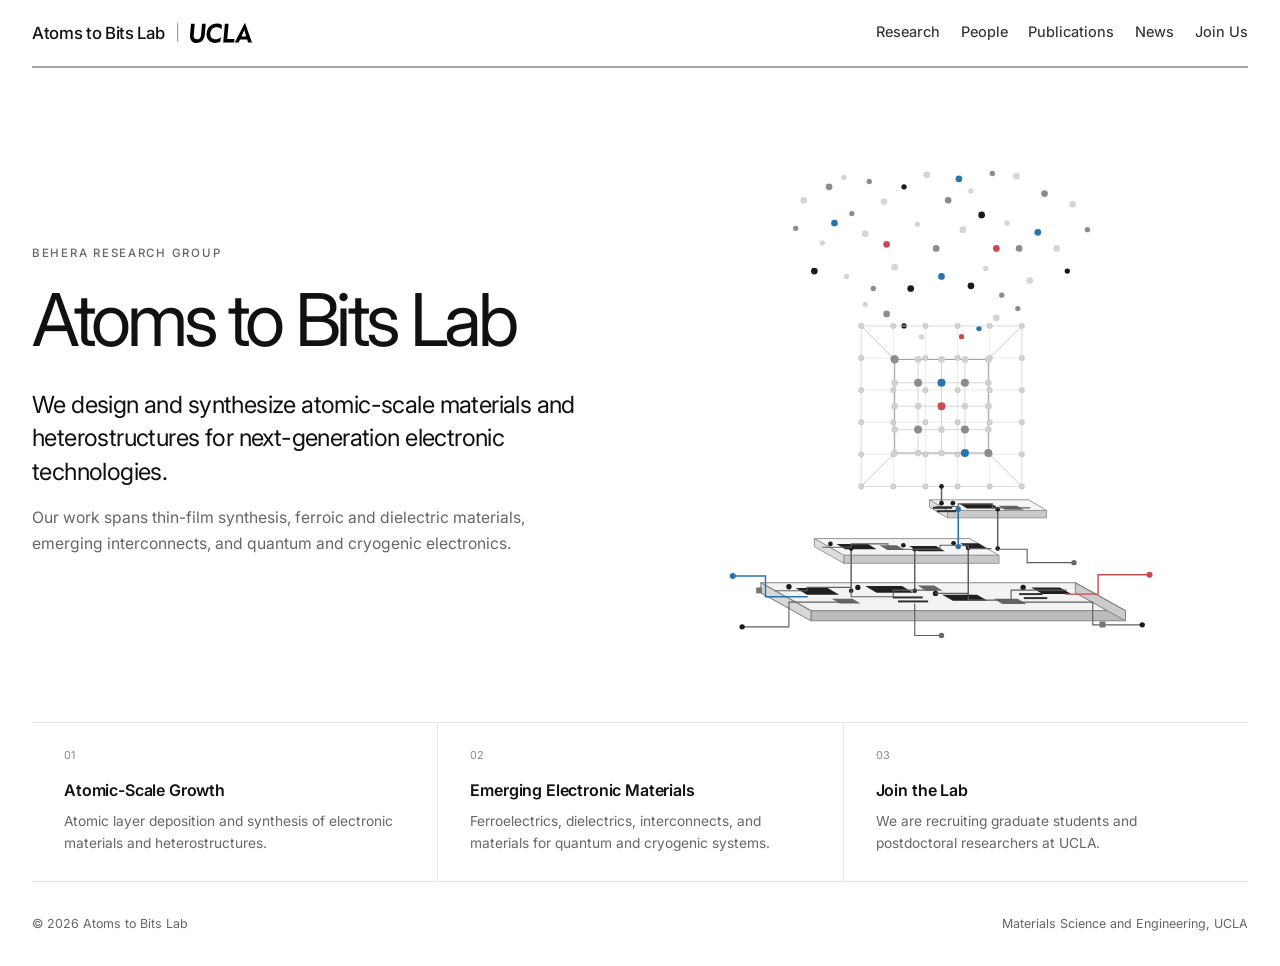
==== index.html @ a66dde0c "Polish shared hierarchy and responsive layout" ====
<!doctype html>
<html lang="en">
<head>
  <meta charset="utf-8">
  <meta name="viewport" content="width=device-width, initial-scale=1">
  <title>Atoms to Bits Lab | UCLA</title>
  <meta name="description" content="The Behera Research Group at UCLA designs and synthesizes atomic-scale materials and heterostructures for next-generation electronic technologies.">
  <meta property="og:title" content="Atoms to Bits Lab | UCLA">
  <meta property="og:description" content="Atomic-scale materials and heterostructures for next-generation electronic technologies.">
  <meta property="og:type" content="website"><meta property="og:site_name" content="Atoms to Bits Lab | UCLA">
  <link rel="preconnect" href="https://fonts.googleapis.com"><link rel="preconnect" href="https://fonts.gstatic.com" crossorigin>
  <link href="https://fonts.googleapis.com/css2?family=Inter:wght@400;500;600&display=swap" rel="stylesheet"><link rel="stylesheet" href="assets/style.css?v=20261108-6"><link rel="icon" href="assets/favicon.svg" type="image/svg+xml">
</head>
<body>
  <a class="skip-link" href="#main-content">Skip to content</a>
  <div class="site-shell">
    <header class="topbar">
      <a class="brand" href="index.html" aria-label="Atoms to Bits Lab home"><span class="brand-name">Atoms to Bits Lab</span><span class="brand-divider" aria-hidden="true">|</span><img class="ucla-logo" src="assets/logo_UCLA_black.svg" alt="UCLA" width="63" height="21"></a>
      <nav class="nav" aria-label="Primary navigation"><a href="research.html">Research</a><a href="people.html">People</a><a href="publications.html">Publications</a><a href="news.html">News</a><a href="join.html">Join Us</a></nav>
    </header>
    <main id="main-content">
      <section class="hero" aria-labelledby="home-heading">
        <div class="hero-copy"><p class="eyebrow">Behera Research Group</p><h1 id="home-heading">Atoms to Bits Lab</h1><p class="hero-lead">We design and synthesize atomic-scale materials and heterostructures for next-generation electronic technologies.</p><p class="hero-support">Our work spans thin-film synthesis, ferroic and dielectric materials, emerging interconnects, and quantum and cryogenic electronics.</p></div>
        <figure class="hero-visual"><img src="assets/lattice.svg?v=20261108-2" alt="" width="680" height="760"></figure>
      </section>
      <section class="home-links" aria-label="Explore the lab">
        <a class="home-link" href="research.html"><span class="home-link-index" aria-hidden="true">01</span><h2>Atomic-Scale Growth</h2><p>Atomic layer deposition and synthesis of electronic materials and heterostructures.</p></a>
        <a class="home-link" href="research.html"><span class="home-link-index" aria-hidden="true">02</span><h2>Emerging Electronic Materials</h2><p>Ferroelectrics, dielectrics, interconnects, and materials for quantum and cryogenic systems.</p></a>
        <a class="home-link" href="join.html"><span class="home-link-index" aria-hidden="true">03</span><h2>Join the Lab</h2><p>We are recruiting graduate students and postdoctoral researchers at UCLA.</p></a>
      </section>
    </main>
    <footer class="site-footer"><p>© 2026 Atoms to Bits Lab</p><p>Materials Science and Engineering, UCLA</p></footer>
  </div>
</body>
</html>
---- assets/style.css ----
:root {
  --background: #ffffff;
  --text: #111111;
  --muted: #666666;
  --faint: #8a8a8a;
  --line-light: #e5e5e5;
  --line-medium: #c8c8c8;
  --line-strong: #a6a6a6;
  --surface: #f7f7f7;
  --blue: #2774ae;
  --red: #c94c4c;
  --max-width: 1280px;
}

* {
  box-sizing: border-box;
}

html {
  min-width: 320px;
}

body {
  margin: 0;
  background: var(--background);
  color: var(--text);
  font-family: "Inter", Arial, sans-serif;
  font-size: 1rem;
  line-height: 1.6;
  -webkit-font-smoothing: antialiased;
}

img,
svg {
  display: block;
  max-width: 100%;
}

a {
  color: inherit;
  text-decoration-thickness: 1px;
  text-underline-offset: 0.2em;
}

a:hover {
  color: var(--blue);
}

:focus-visible {
  outline: 3px solid rgba(39, 116, 174, 0.45);
  outline-offset: 4px;
}

.skip-link {
  position: fixed;
  top: 0.75rem;
  left: 0.75rem;
  z-index: 20;
  padding: 0.65rem 0.9rem;
  background: var(--text);
  color: #ffffff;
  transform: translateY(-160%);
}

.skip-link:focus {
  color: #ffffff;
  transform: translateY(0);
}

.site-shell {
  width: min(calc(100% - 4rem), var(--max-width));
  margin: 0 auto;
}

.topbar {
  min-height: 4.25rem;
  display: flex;
  align-items: center;
  justify-content: space-between;
  gap: 2.5rem;
  border-bottom: 2px solid var(--line-strong);
}

.brand {
  display: inline-flex;
  align-items: center;
  gap: 0.65rem;
  flex: 0 0 auto;
  text-decoration: none;
  white-space: nowrap;
}

.brand:hover {
  color: var(--text);
}

.brand-name {
  font-size: 1.05rem;
  font-weight: 500;
  letter-spacing: -0.02em;
}

.brand-divider {
  color: #a0a0a0;
}

.ucla-logo {
  width: 3.9rem;
  height: auto;
}

.nav {
  display: flex;
  align-items: center;
  justify-content: flex-end;
  gap: 1.3rem;
  font-size: 0.91rem;
  white-space: nowrap;
}

.nav a {
  position: relative;
  padding: 1.3rem 0;
  color: #303030;
  font-weight: 450;
  text-decoration: none;
}

.nav a::after {
  position: absolute;
  right: 0;
  bottom: -2px;
  left: 0;
  height: 2px;
  background: var(--blue);
  content: "";
  opacity: 0;
}

.nav a:hover,
.nav a[aria-current="page"] {
  color: var(--text);
}

.nav a[aria-current="page"]::after {
  opacity: 1;
}

main {
  min-height: calc(100vh - 9.5rem);
}

.hero {
  display: grid;
  grid-template-columns: minmax(0, 0.95fr) minmax(25rem, 1.05fr);
  gap: 3rem;
  align-items: center;
  padding: 3.8rem 0 3.2rem;
}

.hero-copy {
  max-width: 40rem;
}

.eyebrow {
  margin: 0 0 1.4rem;
  color: var(--muted);
  font-size: 0.72rem;
  font-weight: 500;
  letter-spacing: 0.15em;
  text-transform: uppercase;
}

h1,
h2,
h3,
p {
  margin-top: 0;
}

h1 {
  margin-bottom: 0;
  font-size: 4.55rem;
  font-weight: 400;
  letter-spacing: -0.06em;
  line-height: 0.98;
}

.hero-lead {
  max-width: 39rem;
  margin: 2rem 0 0;
  font-size: 1.48rem;
  letter-spacing: -0.025em;
  line-height: 1.42;
}

.hero-support {
  max-width: 36rem;
  margin: 1.05rem 0 0;
  color: var(--muted);
  font-size: 0.98rem;
}

.hero-visual {
  min-width: 0;
  display: grid;
  place-items: center;
}

.hero-visual img {
  width: min(100%, 28.5rem);
  height: auto;
  object-fit: contain;
}

.home-links {
  display: grid;
  grid-template-columns: repeat(3, minmax(0, 1fr));
  border-top: 1px solid var(--line-light);
  border-bottom: 1px solid var(--line-light);
}

.home-link {
  min-width: 0;
  padding: 1.5rem 2rem 1.7rem;
  text-decoration: none;
}

.home-link + .home-link {
  border-left: 1px solid var(--line-light);
}

.home-link:hover {
  color: var(--text);
  background: var(--surface);
}

.home-link-index {
  display: block;
  margin-bottom: 0.9rem;
  color: var(--faint);
  font-size: 0.68rem;
}

.home-link h2 {
  margin-bottom: 0.45rem;
  font-size: 1rem;
  font-weight: 600;
  letter-spacing: -0.01em;
}

.home-link p {
  max-width: 21rem;
  margin-bottom: 0;
  color: var(--muted);
  font-size: 0.86rem;
  line-height: 1.55;
}

.page-header {
  display: grid;
  grid-template-columns: minmax(11rem, 0.32fr) minmax(0, 0.68fr);
  gap: 2.25rem;
  padding: 2.7rem 0 2.4rem;
  border-bottom: 1.5px solid var(--line-medium);
}

.page-header h1 {
  font-size: 3.75rem;
}

.page-intro {
  max-width: 44rem;
  margin: 0;
  align-self: end;
  color: var(--muted);
  font-size: 1.12rem;
  line-height: 1.65;
}

.page-intro a {
  color: var(--text);
  font-weight: 500;
}

.content-section {
  padding: 3rem 0;
  border-bottom: 1.5px solid var(--line-medium);
}

.section-heading {
  margin-bottom: 1.5rem;
  font-size: 1.35rem;
  font-weight: 550;
  letter-spacing: -0.025em;
}

.research-grid {
  display: grid;
  grid-template-columns: repeat(2, minmax(0, 1fr));
  gap: 0;
  border-top: 1px solid var(--line-light);
  border-left: 1px solid var(--line-light);
}

.research-direction {
  min-height: 13.5rem;
  padding: 1.9rem;
  border-right: 1px solid var(--line-light);
  border-bottom: 1px solid var(--line-light);
}

.direction-number {
  display: block;
  margin-bottom: 1rem;
  color: var(--faint);
  font-size: 0.72rem;
}

.research-direction:nth-child(1) .direction-number,
.research-direction:nth-child(4) .direction-number {
  color: var(--blue);
}

.research-direction h2 {
  max-width: 24rem;
  margin-bottom: 0.8rem;
  font-size: 1.45rem;
  font-weight: 500;
  letter-spacing: -0.03em;
  line-height: 1.25;
}

.research-direction p {
  max-width: 31rem;
  margin-bottom: 0;
  color: var(--muted);
}

.people-root,
.publications-root,
.news-root {
  min-height: 12rem;
}

.loading,
.data-error,
.empty-state {
  margin: 0;
  padding: 2rem;
  background: var(--surface);
  color: var(--muted);
}

.person-section {
  padding: 3rem 0;
  border-bottom: 1.5px solid var(--line-medium);
}

.person-section:last-child {
  border-bottom: 0;
}

.pi-layout {
  display: grid;
  grid-template-columns: minmax(13rem, 18rem) minmax(0, 1fr);
  gap: 3.25rem;
}

.pi-layout.no-image {
  grid-template-columns: minmax(0, 42rem);
}

.person-image-frame {
  position: relative;
  margin: 0;
  aspect-ratio: 4 / 5;
  overflow: hidden;
}

.portrait-image {
  position: absolute;
  inset: 0;
  display: block;
  width: 100%;
  height: 100%;
  object-fit: cover;
  object-position: center;
  background: var(--surface);
}

.person-details {
  padding-top: 0.1rem;
}

.person-name {
  margin-bottom: 0.35rem;
  font-size: 1.65rem;
  font-weight: 500;
  letter-spacing: -0.035em;
}

.person-role,
.person-affiliation {
  margin: 0;
  color: var(--muted);
}

.education-list {
  margin: 1.35rem 0 0;
  padding: 0;
  color: var(--muted);
  list-style: none;
}

.education-list li + li {
  margin-top: 0.15rem;
}

.pi-meta {
  display: grid;
  grid-template-columns: 9.5rem minmax(0, 1fr);
  gap: 0.45rem 1rem;
  margin: 1.4rem 0 0;
  font-size: 0.9rem;
}

.pi-meta dt {
  font-weight: 500;
}

.pi-meta dd {
  margin: 0;
  color: var(--muted);
}

.pi-meta a {
  color: var(--blue);
}

.person-links {
  display: flex;
  flex-wrap: wrap;
  gap: 0.7rem 1.4rem;
  margin-top: 1.5rem;
}

.person-links a {
  color: var(--blue);
  font-size: 0.9rem;
  font-weight: 500;
}

.people-grid {
  display: grid;
  grid-template-columns: repeat(3, minmax(0, 1fr));
  gap: 0;
}

.person-card {
  min-height: 8rem;
  padding: 1.45rem;
  border: 1px solid var(--line-light);
  background: var(--background);
}

.person-card-image {
  width: 100%;
  aspect-ratio: 4 / 5;
  margin-bottom: 1.25rem;
  object-fit: cover;
}

.person-card .person-name {
  margin-bottom: 0.4rem;
  font-size: 1.05rem;
  line-height: 1.45;
}

.person-card .person-role {
  font-size: 0.88rem;
}

.person-card .education-list {
  margin-top: 1.2rem;
  font-size: 0.86rem;
}

.table-wrap {
  overflow-x: auto;
  border: 1px solid var(--line-light);
}

table {
  width: 100%;
  min-width: 42rem;
  border-collapse: collapse;
  text-align: left;
}

th,
td {
  padding: 1rem 1.15rem;
  border-bottom: 1px solid var(--line-light);
  vertical-align: top;
}

th {
  background: var(--surface);
  font-size: 0.78rem;
  font-weight: 550;
  letter-spacing: 0.04em;
  text-transform: uppercase;
}

tbody tr:last-child td {
  border-bottom: 0;
}

.year-group {
  border-bottom: 1px solid var(--line-light);
}

.year-group:first-child {
  border-top: 1.5px solid var(--line-medium);
  margin-top: 3rem;
}

.year-summary {
  display: grid;
  grid-template-columns: minmax(0, 1fr) auto 1.25rem;
  gap: 1.5rem;
  align-items: center;
  padding: 1.25rem 0;
  cursor: pointer;
  list-style: none;
}

.year-summary::-webkit-details-marker {
  display: none;
}

.year-summary::after {
  width: 0.42rem;
  height: 0.42rem;
  justify-self: end;
  border-right: 1.5px solid var(--muted);
  border-bottom: 1.5px solid var(--muted);
  content: "";
  transform: rotate(45deg) translate(-0.1rem, -0.1rem);
}

.year-group[open] > .year-summary::after {
  transform: rotate(225deg) translate(-0.1rem, -0.1rem);
}

.year-label {
  color: var(--text);
  font-size: 1.05rem;
  font-weight: 500;
}

.year-group[open] .year-label {
  color: var(--blue);
}

.year-count {
  color: var(--muted);
  font-size: 0.78rem;
}

.publication-list {
  width: 85%;
  margin: 0 0 0 15%;
  padding: 0;
  list-style: none;
}

.publication-item {
  padding: 1.35rem 0;
}

.publication-item + .publication-item {
  border-top: 1px solid var(--line-light);
}

.publication-item:last-child {
  padding-bottom: 1.8rem;
}

.publication-title {
  margin-bottom: 0.42rem;
  font-size: 1.1rem;
  font-weight: 500;
  letter-spacing: -0.02em;
  line-height: 1.45;
}

.publication-title a {
  text-decoration: none;
}

.publication-title a:hover {
  text-decoration: underline;
}

.publication-authors,
.publication-venue {
  margin: 0;
  color: var(--muted);
  font-size: 0.84rem;
}

.publication-venue {
  margin-top: 0.14rem;
  color: #7a7a7a;
  font-style: italic;
}

.news-list {
  margin: 0;
  padding: 0;
  list-style: none;
}

.news-item {
  display: grid;
  grid-template-columns: minmax(11rem, 0.22fr) minmax(0, 0.78fr);
  gap: 2.5rem;
  padding: 2.15rem 0;
  border-bottom: 1px solid var(--line-light);
}

.news-date {
  padding-top: 0.15rem;
  color: var(--muted);
  font-size: 0.86rem;
}

.news-item h2 {
  margin-bottom: 0.5rem;
  font-size: 1.25rem;
  font-weight: 500;
  letter-spacing: -0.02em;
}

.news-item h2 a {
  text-decoration: none;
}

.news-item p {
  max-width: 42rem;
  margin-bottom: 0;
  color: var(--muted);
}

.join-grid {
  display: grid;
  grid-template-columns: minmax(14rem, 0.32fr) minmax(0, 0.68fr);
  gap: 3.5rem;
  padding: 3.35rem 0;
  border-bottom: 1.5px solid var(--line-medium);
}

.join-grid h2 {
  margin-bottom: 0;
  font-size: 1.25rem;
  font-weight: 550;
}

.join-grid p,
.join-grid ul {
  max-width: 42rem;
  color: var(--muted);
}

.join-grid ul {
  margin: 0;
  padding-left: 1.2rem;
}

.join-grid li + li {
  margin-top: 0.35rem;
}

.contact-link {
  display: inline-block;
  margin-top: 0.6rem;
  color: var(--blue);
  font-weight: 500;
}

.site-footer {
  display: flex;
  align-items: center;
  justify-content: space-between;
  gap: 2rem;
  min-height: 5.25rem;
  color: var(--muted);
  font-size: 0.78rem;
}

.site-footer p {
  margin: 0;
}

.site-footer a {
  text-decoration: none;
}

@media (max-width: 1040px) {
  .site-shell {
    width: min(calc(100% - 2.75rem), var(--max-width));
  }

  .topbar {
    gap: 1.5rem;
  }

  .nav {
    gap: 1.15rem;
  }

  .hero {
    grid-template-columns: minmax(0, 1fr) minmax(21rem, 0.95fr);
    gap: 2.5rem;
  }

  h1 {
    font-size: 3.85rem;
  }

  .hero-lead {
    font-size: 1.28rem;
  }

  .page-header h1 {
    font-size: 3.3rem;
  }

}

@media (max-width: 800px) {
  .topbar {
    align-items: flex-start;
    flex-direction: column;
    padding: 1.2rem 0 1rem;
    gap: 0.55rem;
  }

  .nav {
    width: 100%;
    justify-content: flex-start;
    flex-wrap: wrap;
    gap: 0 1.25rem;
  }

  .nav a {
    padding: 0.35rem 0;
  }

  .nav a::after {
    bottom: 0;
  }

  .hero {
    grid-template-columns: 1fr;
    gap: 1.8rem;
    padding: 3.7rem 0 3rem;
  }

  .hero-copy {
    max-width: 42rem;
  }

  .hero-visual {
    width: min(100%, 28rem);
    justify-self: center;
  }

  .hero-visual img {
    width: min(100%, 20rem);
  }

  .page-header {
    grid-template-columns: 1fr;
    gap: 1.25rem;
    padding: 2.5rem 0 2.25rem;
  }

  .page-intro {
    max-width: 40rem;
  }

  .pi-layout,
  .join-grid {
    grid-template-columns: 1fr;
    gap: 2rem;
  }

  .person-image-frame {
    width: min(100%, 22rem);
  }

  .research-direction {
    min-height: 12.5rem;
    padding: 1.7rem;
  }

  .people-grid {
    grid-template-columns: repeat(2, minmax(0, 1fr));
  }
}

@media (max-width: 620px) {
  .site-shell {
    width: calc(100% - 2rem);
  }

  .brand-name {
    font-size: 0.98rem;
  }

  .ucla-logo {
    width: 3.55rem;
  }

  .nav {
    font-size: 0.82rem;
  }

  h1 {
    font-size: 3rem;
    letter-spacing: -0.055em;
  }

  .hero {
    padding-top: 3.2rem;
  }

  .hero-lead {
    font-size: 1.15rem;
  }

  .pi-meta {
    grid-template-columns: 1fr;
    gap: 0.12rem;
  }

  .pi-meta dd + dt {
    margin-top: 0.45rem;
  }

  .home-links,
  .research-grid,
  .people-grid {
    grid-template-columns: 1fr;
  }

  .home-link,
  .home-link + .home-link {
    padding: 1.4rem 1.25rem 1.5rem;
    border-left: 0;
    border-bottom: 1px solid var(--line-light);
  }

  .home-link:last-child {
    border-bottom: 0;
  }

  .home-link-index {
    margin-bottom: 0.75rem;
  }

  .page-header h1 {
    font-size: 2.8rem;
  }

  .page-intro {
    font-size: 1rem;
  }

  .research-direction {
    min-height: 0;
  }

  .direction-number {
    margin-bottom: 1rem;
  }

  .news-item {
    grid-template-columns: 1fr;
    gap: 1.2rem;
  }

  .year-summary {
    gap: 0.8rem;
  }

  .publication-list {
    width: 100%;
    margin-left: 0;
  }

  .news-item {
    padding: 1.8rem 0;
  }

  .person-section,
  .content-section,
  .join-grid {
    padding: 2.35rem 0;
  }

  .site-footer {
    align-items: flex-start;
    flex-direction: column;
    justify-content: center;
    gap: 0.2rem;
  }
}

@media (max-width: 390px) {
  h1 {
    font-size: 2.65rem;
  }

  .nav {
    gap: 0 1rem;
  }

  .research-direction,
  .person-card {
    padding: 1.4rem;
  }
}

@media (prefers-reduced-motion: reduce) {
  *,
  *::before,
  *::after {
    scroll-behavior: auto !important;
    transition-duration: 0.01ms !important;
    animation-duration: 0.01ms !important;
    animation-iteration-count: 1 !important;
  }
}

@media print {
  .skip-link,
  .nav {
    display: none;
  }

  .site-shell {
    width: 100%;
  }
}
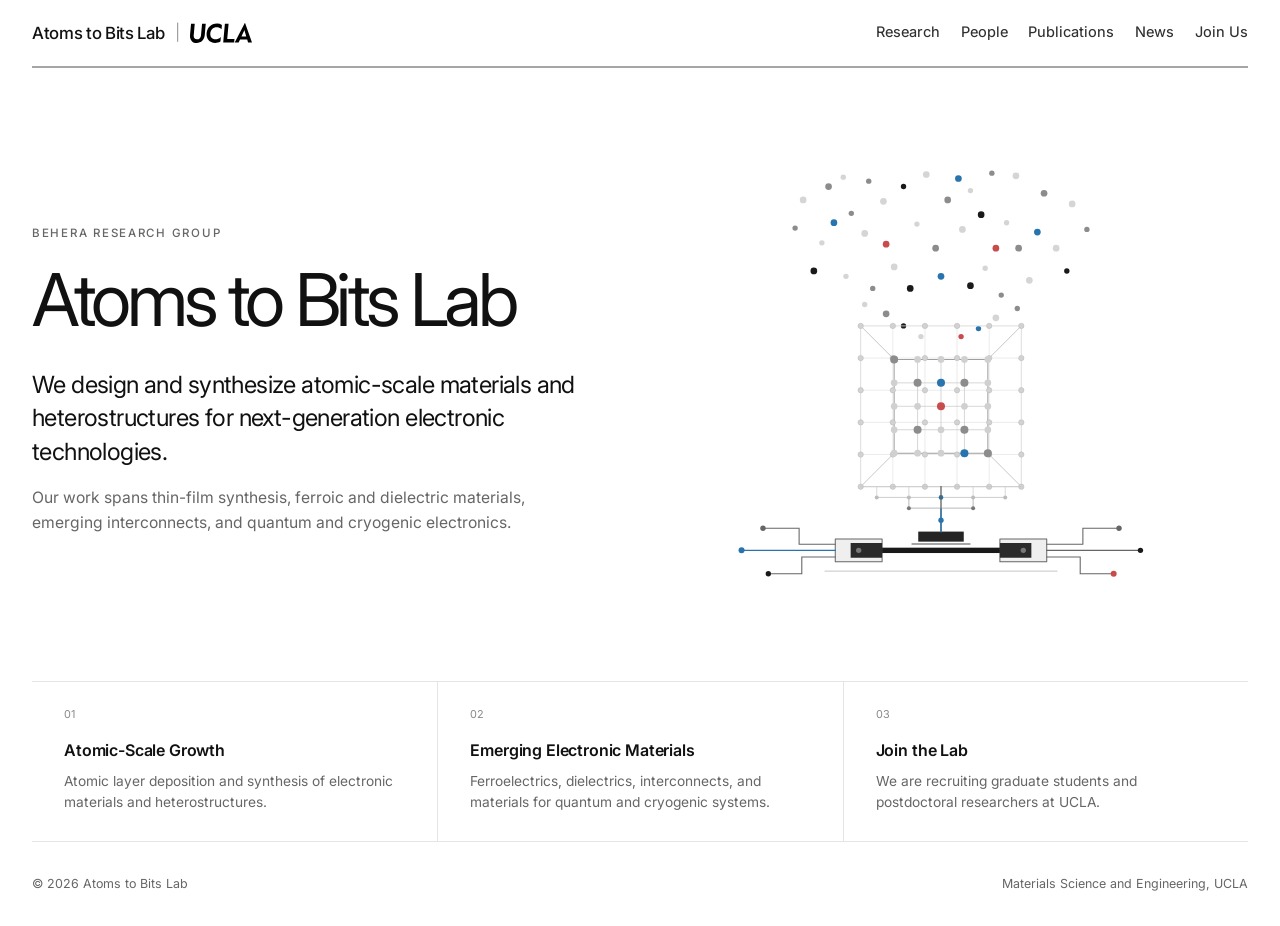
==== commit 06e19cf5: "Replace homepage device stack with transistor endpoint" ====
--- a/index.html
+++ b/index.html
@@ -9,7 +9,7 @@
   <meta property="og:description" content="Atomic-scale materials and heterostructures for next-generation electronic technologies.">
   <meta property="og:type" content="website"><meta property="og:site_name" content="Atoms to Bits Lab | UCLA">
   <link rel="preconnect" href="https://fonts.googleapis.com"><link rel="preconnect" href="https://fonts.gstatic.com" crossorigin>
-  <link href="https://fonts.googleapis.com/css2?family=Inter:wght@400;500;600&display=swap" rel="stylesheet"><link rel="stylesheet" href="assets/style.css?v=20261108-6"><link rel="icon" href="assets/favicon.svg" type="image/svg+xml">
+  <link href="https://fonts.googleapis.com/css2?family=Inter:wght@400;500;600&display=swap" rel="stylesheet"><link rel="stylesheet" href="assets/style.css?v=20261108-7"><link rel="icon" href="assets/favicon.svg" type="image/svg+xml">
 </head>
 <body>
   <a class="skip-link" href="#main-content">Skip to content</a>
@@ -21,7 +21,7 @@
     <main id="main-content">
       <section class="hero" aria-labelledby="home-heading">
         <div class="hero-copy"><p class="eyebrow">Behera Research Group</p><h1 id="home-heading">Atoms to Bits Lab</h1><p class="hero-lead">We design and synthesize atomic-scale materials and heterostructures for next-generation electronic technologies.</p><p class="hero-support">Our work spans thin-film synthesis, ferroic and dielectric materials, emerging interconnects, and quantum and cryogenic electronics.</p></div>
-        <figure class="hero-visual"><img src="assets/lattice.svg?v=20261108-2" alt="" width="680" height="760"></figure>
+        <figure class="hero-visual"><img src="assets/lattice.svg?v=20261108-3" alt="" width="680" height="700"></figure>
       </section>
       <section class="home-links" aria-label="Explore the lab">
         <a class="home-link" href="research.html"><span class="home-link-index" aria-hidden="true">01</span><h2>Atomic-Scale Growth</h2><p>Atomic layer deposition and synthesis of electronic materials and heterostructures.</p></a>
--- a/assets/style.css
+++ b/assets/style.css
@@ -295,46 +295,172 @@
   letter-spacing: -0.025em;
 }
 
-.research-grid {
-  display: grid;
-  grid-template-columns: repeat(2, minmax(0, 1fr));
-  gap: 0;
+.research-overview {
+  display: grid;
+  grid-template-columns: repeat(3, minmax(0, 1fr));
   border-top: 1px solid var(--line-light);
+  border-bottom: 1px solid var(--line-light);
+}
+
+.research-thrust {
+  min-width: 0;
+}
+
+.research-thrust + .research-thrust {
   border-left: 1px solid var(--line-light);
 }
 
-.research-direction {
-  min-height: 13.5rem;
-  padding: 1.9rem;
-  border-right: 1px solid var(--line-light);
-  border-bottom: 1px solid var(--line-light);
-}
-
-.direction-number {
+.research-thrust h2 {
+  height: 100%;
+  margin: 0;
+  font: inherit;
+}
+
+.research-thrust-toggle {
+  position: relative;
+  width: 100%;
+  min-height: 21rem;
+  display: flex;
+  align-items: flex-start;
+  flex-direction: column;
+  padding: 1.8rem;
+  border: 0;
+  background: transparent;
+  color: var(--text);
+  cursor: pointer;
+  font: inherit;
+  text-align: left;
+}
+
+.research-thrust-toggle::after {
+  position: absolute;
+  right: 1.8rem;
+  bottom: -1px;
+  left: 1.8rem;
+  height: 2px;
+  background: var(--blue);
+  content: "";
+  opacity: 0;
+}
+
+.research-thrust-toggle:hover {
+  background: var(--surface);
+}
+
+.research-thrust-toggle:focus-visible {
+  z-index: 1;
+}
+
+.research-thrust-toggle[aria-expanded="true"]::after {
+  opacity: 1;
+}
+
+.research-thrust-index {
   display: block;
   margin-bottom: 1rem;
   color: var(--faint);
   font-size: 0.72rem;
 }
 
-.research-direction:nth-child(1) .direction-number,
-.research-direction:nth-child(4) .direction-number {
+.research-thrust-toggle[aria-expanded="true"] .research-thrust-index,
+.research-thrust-toggle[aria-expanded="true"] .research-thrust-indicator {
   color: var(--blue);
 }
 
-.research-direction h2 {
+.research-thrust-title {
+  display: block;
   max-width: 24rem;
-  margin-bottom: 0.8rem;
   font-size: 1.45rem;
   font-weight: 500;
   letter-spacing: -0.03em;
   line-height: 1.25;
 }
 
-.research-direction p {
+.research-thrust-description {
+  display: block;
   max-width: 31rem;
+  margin-top: 0.9rem;
+  color: var(--muted);
+  font-size: 0.95rem;
+  line-height: 1.6;
+}
+
+.research-thrust-indicator {
+  margin-top: auto;
+  align-self: flex-end;
+  color: var(--muted);
+  font-size: 1.35rem;
+  font-weight: 400;
+  line-height: 1;
+}
+
+.research-expanded {
+  padding: 3.25rem 0 0.5rem;
+  border-top: 1.5px solid var(--line-medium);
+}
+
+.research-expanded[hidden] {
+  display: none;
+}
+
+.research-expanded h2 {
+  max-width: 44rem;
+  margin-bottom: 1rem;
+  font-size: 2rem;
+  font-weight: 500;
+  letter-spacing: -0.04em;
+  line-height: 1.2;
+}
+
+.research-expanded-intro {
+  max-width: 52rem;
   margin-bottom: 0;
   color: var(--muted);
+  font-size: 1.05rem;
+}
+
+.research-images {
+  display: grid;
+  grid-template-columns: repeat(2, minmax(0, 1fr));
+  gap: 1rem;
+  margin-top: 2.25rem;
+}
+
+.research-image-placeholder {
+  aspect-ratio: 3 / 2;
+  display: flex;
+  align-items: flex-end;
+  padding: 1.25rem;
+  border: 1px solid var(--line-light);
+  background: var(--surface);
+  color: var(--muted);
+  font-size: 0.78rem;
+}
+
+.research-subtopics {
+  display: grid;
+  grid-template-columns: repeat(3, minmax(0, 1fr));
+  gap: 2rem;
+  margin-top: 2.5rem;
+  border-top: 1px solid var(--line-light);
+}
+
+.research-subtopic {
+  padding: 1.6rem 0 0.5rem;
+}
+
+.research-subtopic h3 {
+  margin-bottom: 0.65rem;
+  font-size: 1.08rem;
+  font-weight: 500;
+  letter-spacing: -0.02em;
+  line-height: 1.35;
+}
+
+.research-subtopic p {
+  margin-bottom: 0;
+  color: var(--muted);
+  font-size: 0.92rem;
 }
 
 .people-root,
@@ -802,9 +928,18 @@
     width: min(100%, 22rem);
   }
 
-  .research-direction {
-    min-height: 12.5rem;
-    padding: 1.7rem;
+  .research-thrust-toggle {
+    min-height: 22rem;
+    padding: 1.5rem;
+  }
+
+  .research-thrust-toggle::after {
+    right: 1.5rem;
+    left: 1.5rem;
+  }
+
+  .research-thrust-title {
+    font-size: 1.25rem;
   }
 
   .people-grid {
@@ -852,7 +987,6 @@
   }
 
   .home-links,
-  .research-grid,
   .people-grid {
     grid-template-columns: 1fr;
   }
@@ -880,12 +1014,56 @@
     font-size: 1rem;
   }
 
-  .research-direction {
+  .research-overview,
+  .research-images,
+  .research-subtopics {
+    grid-template-columns: 1fr;
+  }
+
+  .research-overview {
+    border-top: 1px solid var(--line-light);
+  }
+
+  .research-thrust + .research-thrust {
+    border-top: 1px solid var(--line-light);
+    border-left: 0;
+  }
+
+  .research-thrust-toggle {
     min-height: 0;
-  }
-
-  .direction-number {
-    margin-bottom: 1rem;
+    padding: 1.45rem 1.25rem;
+  }
+
+  .research-thrust-toggle::after {
+    right: 1.25rem;
+    left: 1.25rem;
+  }
+
+  .research-thrust-description {
+    max-width: 36rem;
+  }
+
+  .research-thrust-indicator {
+    margin-top: 1.25rem;
+  }
+
+  .research-expanded {
+    padding-top: 2.5rem;
+  }
+
+  .research-images,
+  .research-subtopics {
+    gap: 1rem;
+    margin-top: 1.75rem;
+  }
+
+  .research-subtopic {
+    padding-top: 1.25rem;
+    border-top: 1px solid var(--line-light);
+  }
+
+  .research-subtopic:first-child {
+    border-top: 0;
   }
 
   .news-item {
@@ -929,7 +1107,7 @@
     gap: 0 1rem;
   }
 
-  .research-direction,
+  .research-thrust-toggle,
   .person-card {
     padding: 1.4rem;
   }
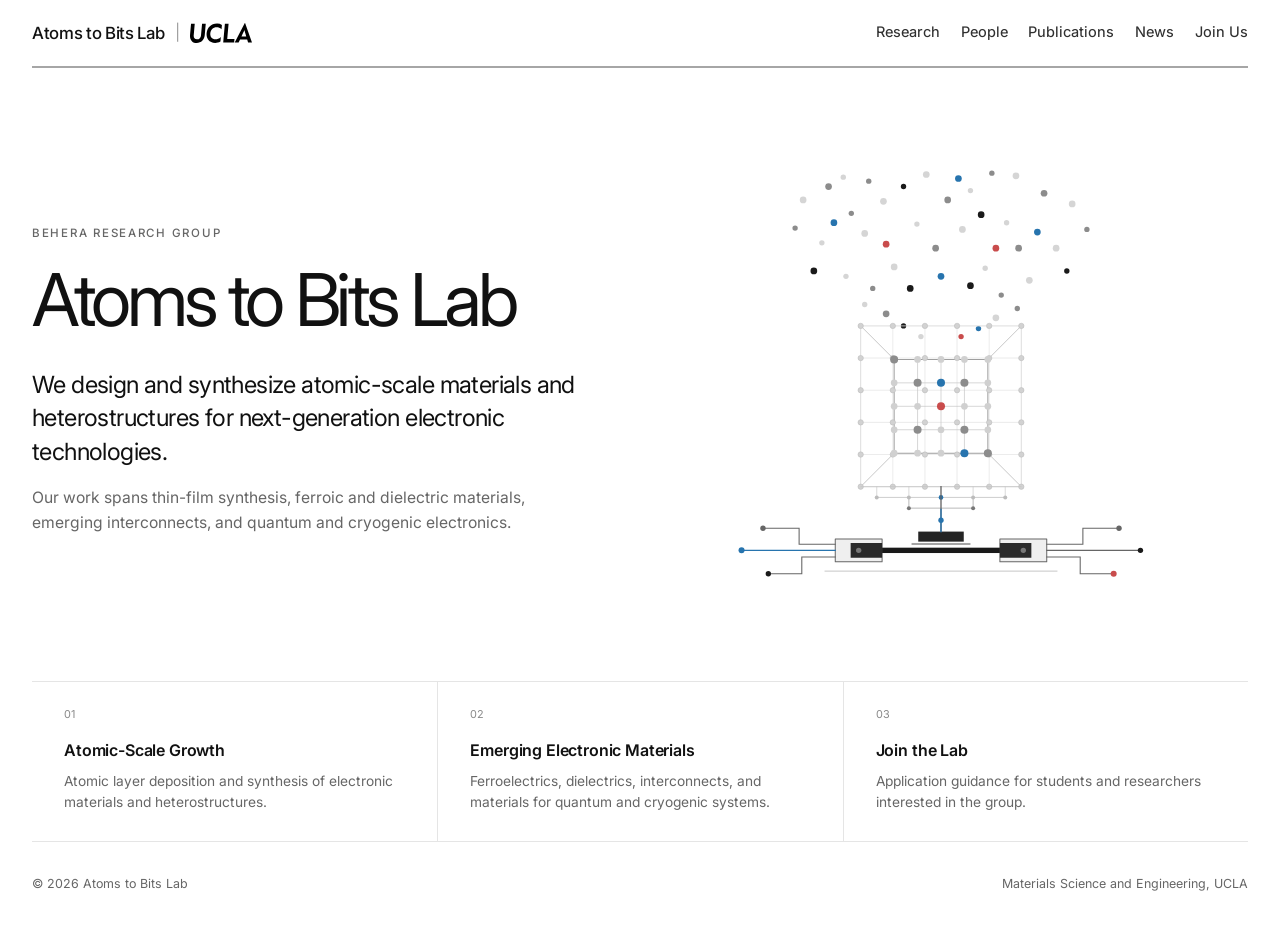
==== commit e266a7cc: "Simplify Join Us application guidance" ====
--- a/index.html
+++ b/index.html
@@ -9,7 +9,7 @@
   <meta property="og:description" content="Atomic-scale materials and heterostructures for next-generation electronic technologies.">
   <meta property="og:type" content="website"><meta property="og:site_name" content="Atoms to Bits Lab | UCLA">
   <link rel="preconnect" href="https://fonts.googleapis.com"><link rel="preconnect" href="https://fonts.gstatic.com" crossorigin>
-  <link href="https://fonts.googleapis.com/css2?family=Inter:wght@400;500;600&display=swap" rel="stylesheet"><link rel="stylesheet" href="assets/style.css?v=20261108-7"><link rel="icon" href="assets/favicon.svg" type="image/svg+xml">
+  <link href="https://fonts.googleapis.com/css2?family=Inter:wght@400;500;600&display=swap" rel="stylesheet"><link rel="stylesheet" href="assets/style.css?v=20261108-8"><link rel="icon" href="assets/favicon.svg" type="image/svg+xml">
 </head>
 <body>
   <a class="skip-link" href="#main-content">Skip to content</a>
@@ -26,7 +26,7 @@
       <section class="home-links" aria-label="Explore the lab">
         <a class="home-link" href="research.html"><span class="home-link-index" aria-hidden="true">01</span><h2>Atomic-Scale Growth</h2><p>Atomic layer deposition and synthesis of electronic materials and heterostructures.</p></a>
         <a class="home-link" href="research.html"><span class="home-link-index" aria-hidden="true">02</span><h2>Emerging Electronic Materials</h2><p>Ferroelectrics, dielectrics, interconnects, and materials for quantum and cryogenic systems.</p></a>
-        <a class="home-link" href="join.html"><span class="home-link-index" aria-hidden="true">03</span><h2>Join the Lab</h2><p>We are recruiting graduate students and postdoctoral researchers at UCLA.</p></a>
+        <a class="home-link" href="join.html"><span class="home-link-index" aria-hidden="true">03</span><h2>Join the Lab</h2><p>Application guidance for students and researchers interested in the group.</p></a>
       </section>
     </main>
     <footer class="site-footer"><p>© 2026 Atoms to Bits Lab</p><p>Materials Science and Engineering, UCLA</p></footer>
--- a/assets/style.css
+++ b/assets/style.css
@@ -47,7 +47,7 @@
 }
 
 :focus-visible {
-  outline: 3px solid rgba(39, 116, 174, 0.45);
+  outline: 3px solid var(--blue);
   outline-offset: 4px;
 }
 
@@ -316,7 +316,7 @@
   font: inherit;
 }
 
-.research-thrust-toggle {
+.research-thrust-button {
   position: relative;
   width: 100%;
   min-height: 21rem;
@@ -332,7 +332,7 @@
   text-align: left;
 }
 
-.research-thrust-toggle::after {
+.research-thrust-button::after {
   position: absolute;
   right: 1.8rem;
   bottom: -1px;
@@ -343,15 +343,15 @@
   opacity: 0;
 }
 
-.research-thrust-toggle:hover {
+.research-thrust-button:hover {
   background: var(--surface);
 }
 
-.research-thrust-toggle:focus-visible {
+.research-thrust-button:focus-visible {
   z-index: 1;
 }
 
-.research-thrust-toggle[aria-expanded="true"]::after {
+.research-thrust-button[aria-expanded="true"]::after {
   opacity: 1;
 }
 
@@ -362,8 +362,8 @@
   font-size: 0.72rem;
 }
 
-.research-thrust-toggle[aria-expanded="true"] .research-thrust-index,
-.research-thrust-toggle[aria-expanded="true"] .research-thrust-indicator {
+.research-thrust-button[aria-expanded="true"] .research-thrust-index,
+.research-thrust-button[aria-expanded="true"] .research-thrust-indicator {
   color: var(--blue);
 }
 
@@ -395,7 +395,11 @@
 }
 
 .research-expanded {
-  padding: 3.25rem 0 0.5rem;
+  display: grid;
+  grid-template-columns: minmax(0, 0.45fr) minmax(0, 0.55fr);
+  gap: clamp(2rem, 4vw, 4rem);
+  align-items: start;
+  padding: 3.25rem 0 1.5rem;
   border-top: 1.5px solid var(--line-medium);
 }
 
@@ -403,7 +407,7 @@
   display: none;
 }
 
-.research-expanded h2 {
+.research-expanded-copy h2 {
   max-width: 44rem;
   margin-bottom: 1rem;
   font-size: 2rem;
@@ -419,34 +423,37 @@
   font-size: 1.05rem;
 }
 
-.research-images {
-  display: grid;
-  grid-template-columns: repeat(2, minmax(0, 1fr));
-  gap: 1rem;
-  margin-top: 2.25rem;
-}
-
-.research-image-placeholder {
-  aspect-ratio: 3 / 2;
+.research-expanded-media {
+  min-width: 0;
+  margin: 0;
+  border: 1px solid var(--line-light);
+  background: #ffffff;
+}
+
+.research-expanded-media img {
+  width: 100%;
+  height: auto;
+  object-fit: contain;
+}
+
+.research-media-pending {
+  aspect-ratio: 4 / 3;
   display: flex;
   align-items: flex-end;
   padding: 1.25rem;
-  border: 1px solid var(--line-light);
   background: var(--surface);
   color: var(--muted);
   font-size: 0.78rem;
 }
 
 .research-subtopics {
-  display: grid;
-  grid-template-columns: repeat(3, minmax(0, 1fr));
-  gap: 2rem;
-  margin-top: 2.5rem;
+  margin-top: 2.25rem;
   border-top: 1px solid var(--line-light);
 }
 
 .research-subtopic {
-  padding: 1.6rem 0 0.5rem;
+  padding: 1.25rem 0;
+  border-bottom: 1px solid var(--line-light);
 }
 
 .research-subtopic h3 {
@@ -780,40 +787,45 @@
   color: var(--muted);
 }
 
-.join-grid {
+.join-apply {
+  padding: 3.25rem 0 1rem;
+  border-bottom: 1.5px solid var(--line-medium);
+}
+
+.join-apply > h2 {
+  margin-bottom: 1.5rem;
+  font-size: 1.45rem;
+  font-weight: 550;
+}
+
+.join-opportunity {
   display: grid;
-  grid-template-columns: minmax(14rem, 0.32fr) minmax(0, 0.68fr);
+  grid-template-columns: minmax(13rem, 0.32fr) minmax(0, 0.68fr);
   gap: 3.5rem;
-  padding: 3.35rem 0;
-  border-bottom: 1.5px solid var(--line-medium);
-}
-
-.join-grid h2 {
+  padding: 1.65rem 0;
+  border-top: 1px solid var(--line-light);
+}
+
+.join-opportunity h3 {
   margin-bottom: 0;
-  font-size: 1.25rem;
+  font-size: 1rem;
+  font-weight: 600;
+  line-height: 1.5;
+}
+
+.join-opportunity p {
+  max-width: 47rem;
+  margin-bottom: 0;
+  color: var(--muted);
+}
+
+.join-opportunity p + p {
+  margin-top: 0.85rem;
+}
+
+.join-opportunity a {
+  color: var(--blue);
   font-weight: 550;
-}
-
-.join-grid p,
-.join-grid ul {
-  max-width: 42rem;
-  color: var(--muted);
-}
-
-.join-grid ul {
-  margin: 0;
-  padding-left: 1.2rem;
-}
-
-.join-grid li + li {
-  margin-top: 0.35rem;
-}
-
-.contact-link {
-  display: inline-block;
-  margin-top: 0.6rem;
-  color: var(--blue);
-  font-weight: 500;
 }
 
 .site-footer {
@@ -918,22 +930,26 @@
     max-width: 40rem;
   }
 
-  .pi-layout,
-  .join-grid {
+  .pi-layout {
     grid-template-columns: 1fr;
     gap: 2rem;
   }
 
+  .research-expanded {
+    grid-template-columns: minmax(0, 0.45fr) minmax(0, 0.55fr);
+    gap: 2rem;
+  }
+
   .person-image-frame {
     width: min(100%, 22rem);
   }
 
-  .research-thrust-toggle {
+  .research-thrust-button {
     min-height: 22rem;
     padding: 1.5rem;
   }
 
-  .research-thrust-toggle::after {
+  .research-thrust-button::after {
     right: 1.5rem;
     left: 1.5rem;
   }
@@ -1014,9 +1030,7 @@
     font-size: 1rem;
   }
 
-  .research-overview,
-  .research-images,
-  .research-subtopics {
+  .research-overview {
     grid-template-columns: 1fr;
   }
 
@@ -1029,12 +1043,12 @@
     border-left: 0;
   }
 
-  .research-thrust-toggle {
+  .research-thrust-button {
     min-height: 0;
     padding: 1.45rem 1.25rem;
   }
 
-  .research-thrust-toggle::after {
+  .research-thrust-button::after {
     right: 1.25rem;
     left: 1.25rem;
   }
@@ -1048,12 +1062,12 @@
   }
 
   .research-expanded {
+    grid-template-columns: 1fr;
+    gap: 1.75rem;
     padding-top: 2.5rem;
   }
 
-  .research-images,
   .research-subtopics {
-    gap: 1rem;
     margin-top: 1.75rem;
   }
 
@@ -1085,9 +1099,17 @@
   }
 
   .person-section,
-  .content-section,
-  .join-grid {
+  .content-section {
     padding: 2.35rem 0;
+  }
+
+  .join-apply {
+    padding-top: 2.35rem;
+  }
+
+  .join-opportunity {
+    grid-template-columns: 1fr;
+    gap: 0.65rem;
   }
 
   .site-footer {
@@ -1107,7 +1129,7 @@
     gap: 0 1rem;
   }
 
-  .research-thrust-toggle,
+  .research-thrust-button,
   .person-card {
     padding: 1.4rem;
   }
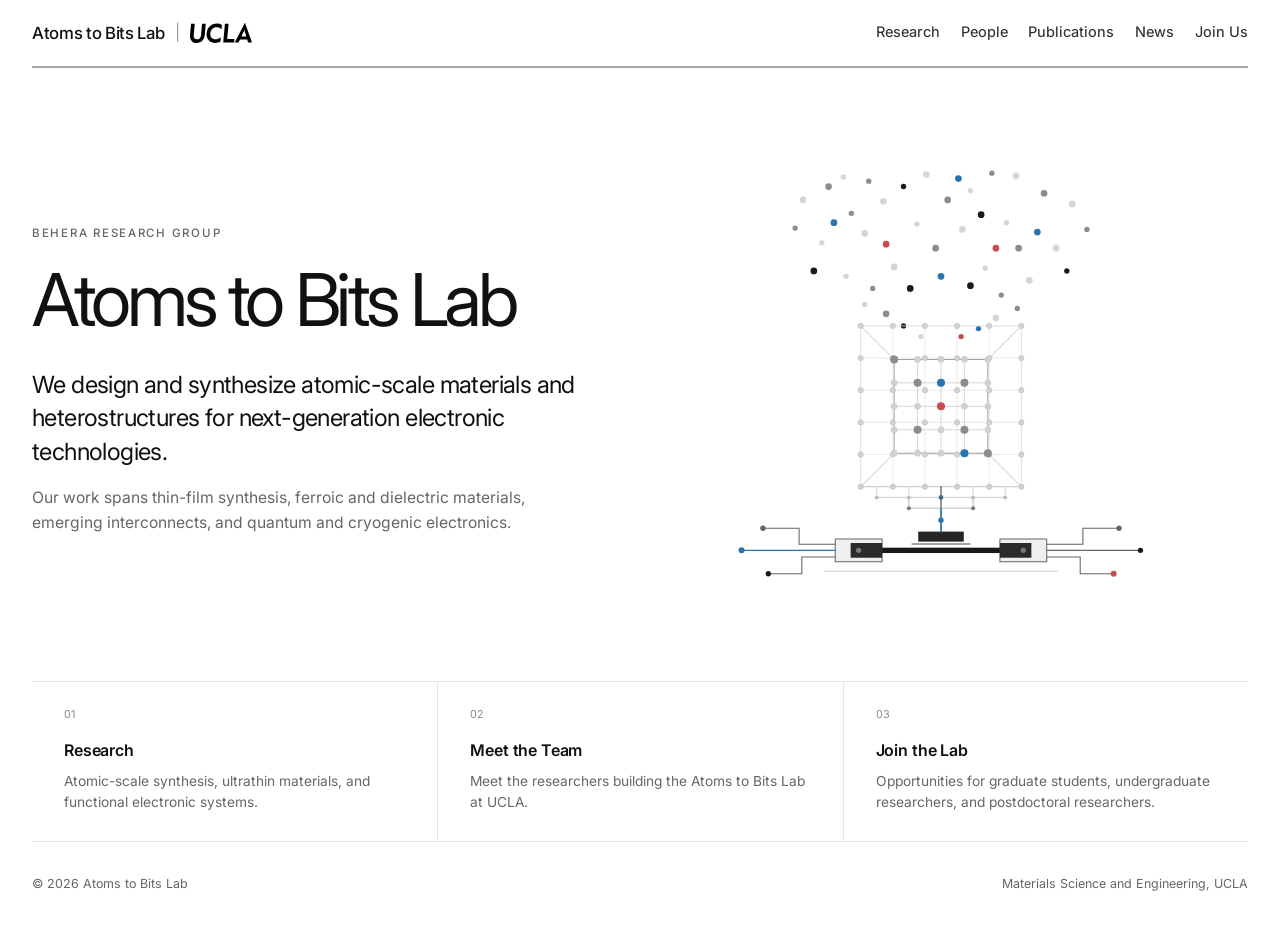
==== commit 7f5130be: "Update homepage summary tiles" ====
--- a/index.html
+++ b/index.html
@@ -9,7 +9,7 @@
   <meta property="og:description" content="Atomic-scale materials and heterostructures for next-generation electronic technologies.">
   <meta property="og:type" content="website"><meta property="og:site_name" content="Atoms to Bits Lab | UCLA">
   <link rel="preconnect" href="https://fonts.googleapis.com"><link rel="preconnect" href="https://fonts.gstatic.com" crossorigin>
-  <link href="https://fonts.googleapis.com/css2?family=Inter:wght@400;500;600&display=swap" rel="stylesheet"><link rel="stylesheet" href="assets/style.css?v=20261108-8"><link rel="icon" href="assets/favicon.svg" type="image/svg+xml">
+  <link href="https://fonts.googleapis.com/css2?family=Inter:wght@400;500;600&display=swap" rel="stylesheet"><link rel="stylesheet" href="assets/style.css?v=20261108-9"><link rel="icon" href="assets/favicon.svg" type="image/svg+xml">
 </head>
 <body>
   <a class="skip-link" href="#main-content">Skip to content</a>
@@ -24,9 +24,9 @@
         <figure class="hero-visual"><img src="assets/lattice.svg?v=20261108-3" alt="" width="680" height="700"></figure>
       </section>
       <section class="home-links" aria-label="Explore the lab">
-        <a class="home-link" href="research.html"><span class="home-link-index" aria-hidden="true">01</span><h2>Atomic-Scale Growth</h2><p>Atomic layer deposition and synthesis of electronic materials and heterostructures.</p></a>
-        <a class="home-link" href="research.html"><span class="home-link-index" aria-hidden="true">02</span><h2>Emerging Electronic Materials</h2><p>Ferroelectrics, dielectrics, interconnects, and materials for quantum and cryogenic systems.</p></a>
-        <a class="home-link" href="join.html"><span class="home-link-index" aria-hidden="true">03</span><h2>Join the Lab</h2><p>Application guidance for students and researchers interested in the group.</p></a>
+        <a class="home-link" href="research.html"><span class="home-link-index" aria-hidden="true">01</span><h2>Research</h2><p>Atomic-scale synthesis, ultrathin materials, and functional electronic systems.</p></a>
+        <a class="home-link" href="people.html"><span class="home-link-index" aria-hidden="true">02</span><h2>Meet the Team</h2><p>Meet the researchers building the Atoms to Bits Lab at UCLA.</p></a>
+        <a class="home-link" href="join.html"><span class="home-link-index" aria-hidden="true">03</span><h2>Join the Lab</h2><p>Opportunities for graduate students, undergraduate researchers, and postdoctoral researchers.</p></a>
       </section>
     </main>
     <footer class="site-footer"><p>© 2026 Atoms to Bits Lab</p><p>Materials Science and Engineering, UCLA</p></footer>
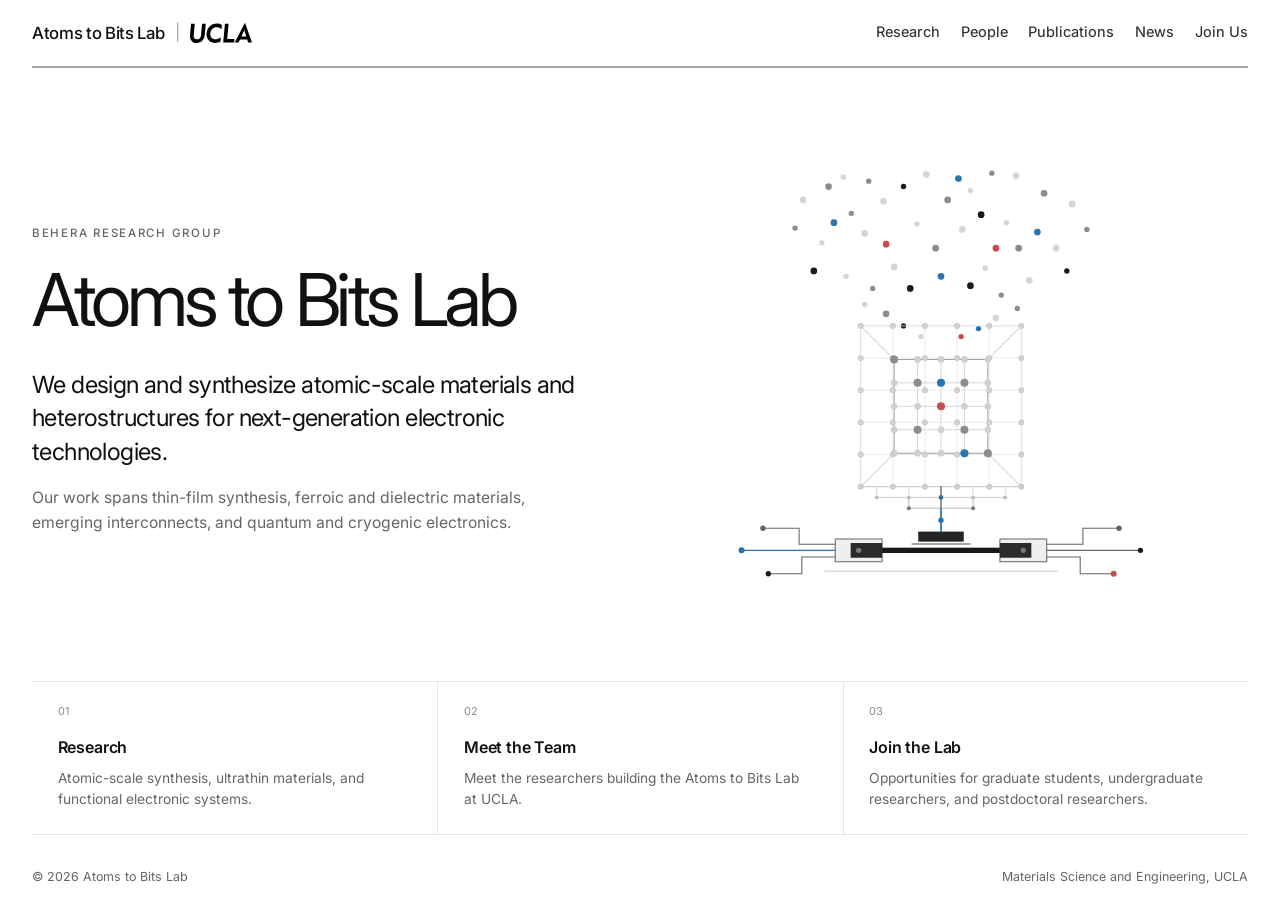
==== commit a413ffaf: "Add Lior Gabay to graduate researchers" ====
--- a/index.html
+++ b/index.html
@@ -9,7 +9,7 @@
   <meta property="og:description" content="Atomic-scale materials and heterostructures for next-generation electronic technologies.">
   <meta property="og:type" content="website"><meta property="og:site_name" content="Atoms to Bits Lab | UCLA">
   <link rel="preconnect" href="https://fonts.googleapis.com"><link rel="preconnect" href="https://fonts.gstatic.com" crossorigin>
-  <link href="https://fonts.googleapis.com/css2?family=Inter:wght@400;500;600&display=swap" rel="stylesheet"><link rel="stylesheet" href="assets/style.css?v=20261108-9"><link rel="icon" href="assets/favicon.svg" type="image/svg+xml">
+  <link href="https://fonts.googleapis.com/css2?family=Inter:wght@400;500;600&display=swap" rel="stylesheet"><link rel="stylesheet" href="assets/style.css?v=20261121-10"><link rel="icon" href="assets/favicon.svg" type="image/svg+xml">
 </head>
 <body>
   <a class="skip-link" href="#main-content">Skip to content</a>
--- a/assets/style.css
+++ b/assets/style.css
@@ -222,7 +222,7 @@
 
 .home-link {
   min-width: 0;
-  padding: 1.5rem 2rem 1.7rem;
+  padding: 1.3rem 1.6rem 1.45rem;
   text-decoration: none;
 }
 
@@ -571,6 +571,12 @@
   color: var(--blue);
 }
 
+.mailing-address {
+  max-width: 30rem;
+  font-style: normal;
+  overflow-wrap: anywhere;
+}
+
 .person-links {
   display: flex;
   flex-wrap: wrap;
@@ -617,6 +623,13 @@
 .person-card .education-list {
   margin-top: 1.2rem;
   font-size: 0.86rem;
+}
+
+.person-bio {
+  margin: 1.15rem 0 0;
+  color: var(--muted);
+  font-size: 0.88rem;
+  line-height: 1.65;
 }
 
 .table-wrap {
